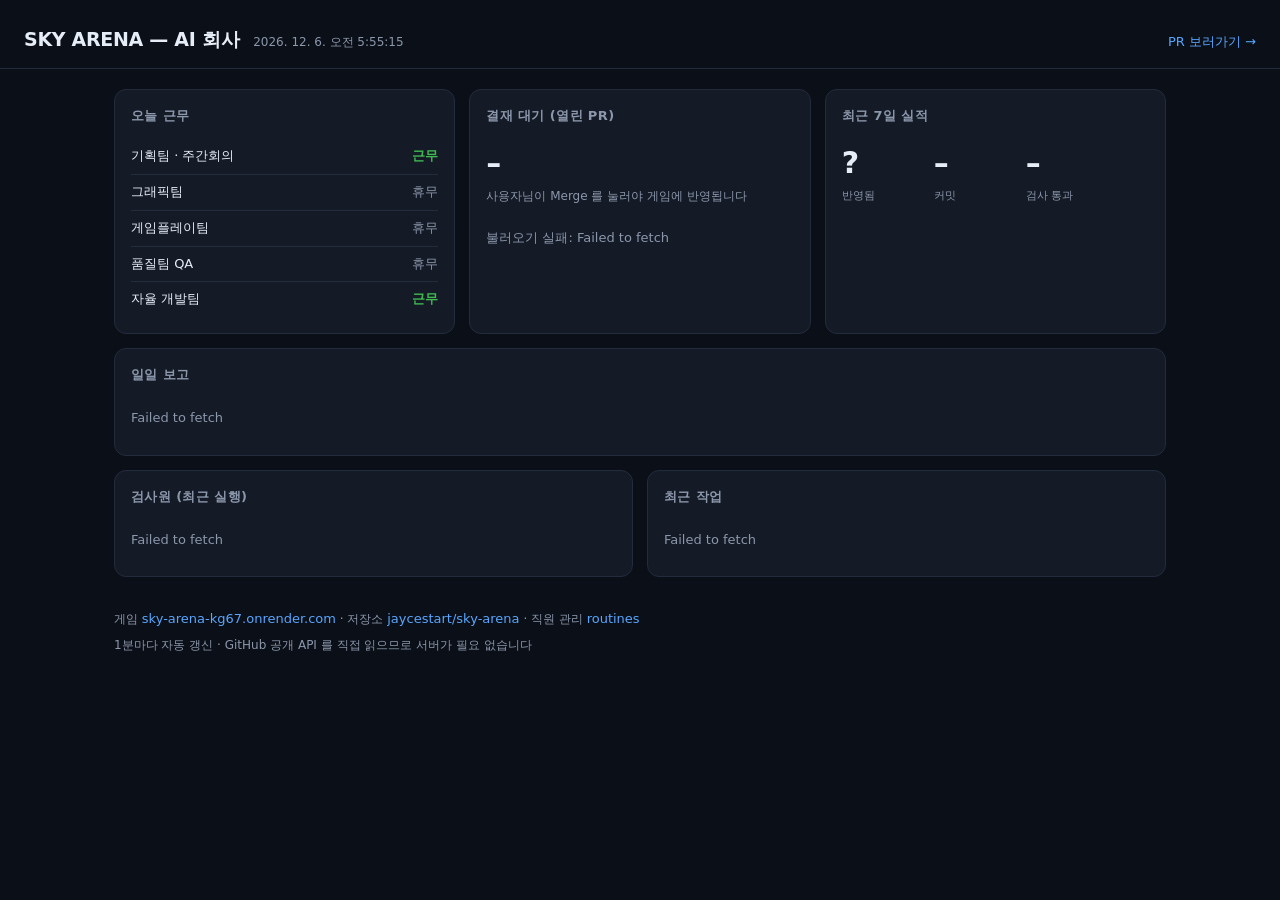
==== public/company.html @ 59c6936d "AI 회사 현황판 — 서버 없이 도는 대시보드 public/company.html 하나로 끝난다. GitHub 공개 API 를 브라우저에서 직접 읽으므로 백엔드도 토큰도 필요 없다" ====
<!doctype html>
<meta charset="utf-8">
<title>SKY ARENA — AI 회사</title>
<meta name="viewport" content="width=device-width,initial-scale=1">
<!--
  AI 회사 현황판. 서버가 필요 없다 — GitHub 공개 API 를 브라우저에서 직접
  읽는다. 이 저장소가 public 이라 토큰도 필요 없고, 따라서 여기에 비밀이
  들어갈 일이 없다(파일이 그대로 배포되므로 그게 중요하다).
-->
<style>
  :root {
    --bg:#0b0f17; --panel:#141a26; --line:#232c3d; --txt:#e6edf7;
    --dim:#8b97ab; --ok:#3fb950; --warn:#d29922; --bad:#f85149; --acc:#58a6ff;
  }
  * { box-sizing:border-box }
  body { margin:0; background:var(--bg); color:var(--txt);
         font:14px/1.6 "Malgun Gothic","Segoe UI",system-ui,sans-serif; }
  header { padding:20px 24px 14px; border-bottom:1px solid var(--line);
           display:flex; align-items:baseline; gap:14px; flex-wrap:wrap }
  h1 { margin:0; font-size:19px; letter-spacing:-.3px }
  .sub { color:var(--dim); font-size:12px }
  .wrap { padding:20px 24px; max-width:1100px; margin:0 auto }
  .grid { display:grid; gap:14px; grid-template-columns:repeat(auto-fit,minmax(280px,1fr)) }
  .card { background:var(--panel); border:1px solid var(--line); border-radius:12px; padding:16px }
  .card h2 { margin:0 0 12px; font-size:13px; color:var(--dim); font-weight:700;
             letter-spacing:.4px; text-transform:uppercase }
  .row { display:flex; gap:10px; align-items:flex-start; padding:8px 0;
         border-top:1px solid var(--line) }
  .row:first-of-type { border-top:0 }
  .dot { width:9px; height:9px; border-radius:50%; flex:0 0 auto; margin-top:7px }
  .t { flex:1; min-width:0 }
  .t a { color:var(--txt); text-decoration:none }
  .t a:hover { color:var(--acc); text-decoration:underline }
  .meta { color:var(--dim); font-size:12px }
  .big { font-size:30px; font-weight:800; letter-spacing:-1px }
  .stat { display:flex; gap:22px; flex-wrap:wrap }
  .stat div { min-width:70px }
  .stat .meta { font-size:11px }
  .team { display:flex; justify-content:space-between; padding:7px 0;
          border-top:1px solid var(--line); font-size:13px }
  .team:first-child { border-top:0 }
  .today { color:var(--ok); font-weight:700 }
  .off { color:var(--dim) }
  .empty { color:var(--dim); padding:10px 0; font-size:13px }
  a.btn { display:inline-block; margin-top:12px; color:var(--acc);
          text-decoration:none; font-size:13px }
  a.btn:hover { text-decoration:underline }
  footer { padding:0 24px 30px; color:var(--dim); font-size:12px; max-width:1100px; margin:0 auto }
</style>

<header>
  <h1>SKY ARENA — AI 회사</h1>
  <span class="sub" id="clock"></span>
  <span class="sub" style="margin-left:auto">
    <a class="btn" href="https://github.com/jaycestart/sky-arena/pulls" target="_blank">PR 보러가기 →</a>
  </span>
</header>

<div class="wrap">
  <div class="grid">
    <div class="card">
      <h2>오늘 근무</h2>
      <div id="teams"></div>
    </div>

    <div class="card">
      <h2>결재 대기 (열린 PR)</h2>
      <div class="big" id="prCount">–</div>
      <div class="meta">사용자님이 Merge 를 눌러야 게임에 반영됩니다</div>
      <div id="prs" style="margin-top:12px"></div>
    </div>

    <div class="card">
      <h2>최근 7일 실적</h2>
      <div class="stat">
        <div><div class="big" id="merged">–</div><div class="meta">반영됨</div></div>
        <div><div class="big" id="commits">–</div><div class="meta">커밋</div></div>
        <div><div class="big" id="ciOk">–</div><div class="meta">검사 통과</div></div>
      </div>
    </div>
  </div>

  <div class="grid" style="margin-top:14px">
    <div class="card" style="grid-column:1/-1">
      <h2>일일 보고</h2>
      <div id="reports"></div>
    </div>
  </div>

  <div class="grid" style="margin-top:14px">
    <div class="card">
      <h2>검사원 (최근 실행)</h2>
      <div id="runs"></div>
    </div>
    <div class="card">
      <h2>최근 작업</h2>
      <div id="commitList"></div>
    </div>
  </div>
</div>

<footer>
  게임 <a class="btn" href="https://sky-arena-kg67.onrender.com" target="_blank">sky-arena-kg67.onrender.com</a>
  · 저장소 <a class="btn" href="https://github.com/jaycestart/sky-arena" target="_blank">jaycestart/sky-arena</a>
  · 직원 관리 <a class="btn" href="https://claude.ai/code/routines" target="_blank">routines</a>
  <div style="margin-top:6px">1분마다 자동 갱신 · GitHub 공개 API 를 직접 읽으므로 서버가 필요 없습니다</div>
</footer>

<script>
const REPO = 'jaycestart/sky-arena';
const API = 'https://api.github.com/repos/' + REPO;

// 부서 근무표. cron 과 같은 값이다(요일: 0=일).
const TEAMS = [
  { name: '기획팀 · 주간회의', days: [0] },
  { name: '그래픽팀',          days: [1, 4] },
  { name: '게임플레이팀',      days: [2, 5] },
  { name: '품질팀 QA',         days: [3, 6] },
  { name: '자율 개발팀',       days: [0,1,2,3,4,5,6] },
];

const el = (id) => document.getElementById(id);
const esc = (s) => String(s).replace(/[&<>"]/g, (c) =>
  ({ '&':'&amp;', '<':'&lt;', '>':'&gt;', '"':'&quot;' }[c]));

function ago(iso) {
  const m = (Date.now() - new Date(iso)) / 60000;
  if (m < 60) return Math.max(1, Math.round(m)) + '분 전';
  if (m < 1440) return Math.round(m / 60) + '시간 전';
  return Math.round(m / 1440) + '일 전';
}

function row(color, html, meta) {
  return `<div class="row"><div class="dot" style="background:${color}"></div>
    <div class="t">${html}${meta ? `<div class="meta">${meta}</div>` : ''}</div></div>`;
}

async function get(path) {
  const r = await fetch(API + path, { headers: { Accept: 'application/vnd.github+json' } });
  if (!r.ok) throw new Error(path + ' → ' + r.status);
  return r.json();
}

function drawTeams() {
  const d = new Date().getDay();
  el('teams').innerHTML = TEAMS.map((t) => {
    const on = t.days.includes(d);
    return `<div class="team"><span>${t.name}</span>
      <span class="${on ? 'today' : 'off'}">${on ? '근무' : '휴무'}</span></div>`;
  }).join('');
}

async function load() {
  drawTeams();
  el('clock').textContent = new Date().toLocaleString('ko-KR');

  // ── 열린 PR ────────────────────────────────────────────────────
  try {
    const prs = await get('/pulls?state=open&per_page=20');
    el('prCount').textContent = prs.length;
    el('prs').innerHTML = prs.length ? prs.map((p) =>
      row('#58a6ff', `<a href="${p.html_url}" target="_blank">${esc(p.title)}</a>`,
          `${esc(p.head.ref)} · ${ago(p.created_at)}`)).join('')
      : '<div class="empty">열린 PR 이 없습니다</div>';
  } catch (e) { el('prs').innerHTML = `<div class="empty">불러오기 실패: ${esc(e.message)}</div>`; }

  // ── 최근 7일 ───────────────────────────────────────────────────
  const since = new Date(Date.now() - 7 * 864e5).toISOString();
  try {
    const closed = await get('/pulls?state=closed&per_page=100');
    el('merged').textContent = closed.filter((p) => p.merged_at && p.merged_at > since).length;
  } catch { el('merged').textContent = '?'; }
  try {
    const cs = await get('/commits?since=' + since + '&per_page=100');
    el('commits').textContent = cs.length;
    el('commitList').innerHTML = cs.length ? cs.slice(0, 8).map((c) =>
      row('#8b97ab',
          `<a href="${c.html_url}" target="_blank">${esc(c.commit.message.split('\n')[0])}</a>`,
          ago(c.commit.author.date))).join('')
      : '<div class="empty">최근 7일 커밋이 없습니다</div>';
  } catch (e) { el('commitList').innerHTML = `<div class="empty">${esc(e.message)}</div>`; }

  // ── 검사원 ─────────────────────────────────────────────────────
  try {
    const runs = (await get('/actions/runs?per_page=8')).workflow_runs || [];
    el('ciOk').textContent = runs.filter((r) => r.conclusion === 'success').length
                             + '/' + runs.length;
    el('runs').innerHTML = runs.length ? runs.map((r) => {
      const c = r.conclusion === 'success' ? '#3fb950'
              : r.conclusion === 'failure' ? '#f85149' : '#d29922';
      return row(c, `<a href="${r.html_url}" target="_blank">${esc(r.name)}</a>`,
                 `${esc(r.head_branch)} · ${ago(r.created_at)}`);
    }).join('') : '<div class="empty">실행 기록이 없습니다</div>';
  } catch (e) { el('runs').innerHTML = `<div class="empty">${esc(e.message)}</div>`; }

  // ── 일일 보고 (비서가 이슈로 올린다) ────────────────────────────
  try {
    const iss = await get('/issues?labels=daily-report&state=all&per_page=7');
    el('reports').innerHTML = iss.length ? iss.map((i) =>
      row('#3fb950', `<a href="${i.html_url}" target="_blank">${esc(i.title)}</a>`,
          ago(i.created_at))).join('')
      : '<div class="empty">아직 보고서가 없습니다. 매일 저녁 비서가 올립니다.</div>';
  } catch (e) { el('reports').innerHTML = `<div class="empty">${esc(e.message)}</div>`; }
}

load();
setInterval(load, 60000);
</script>
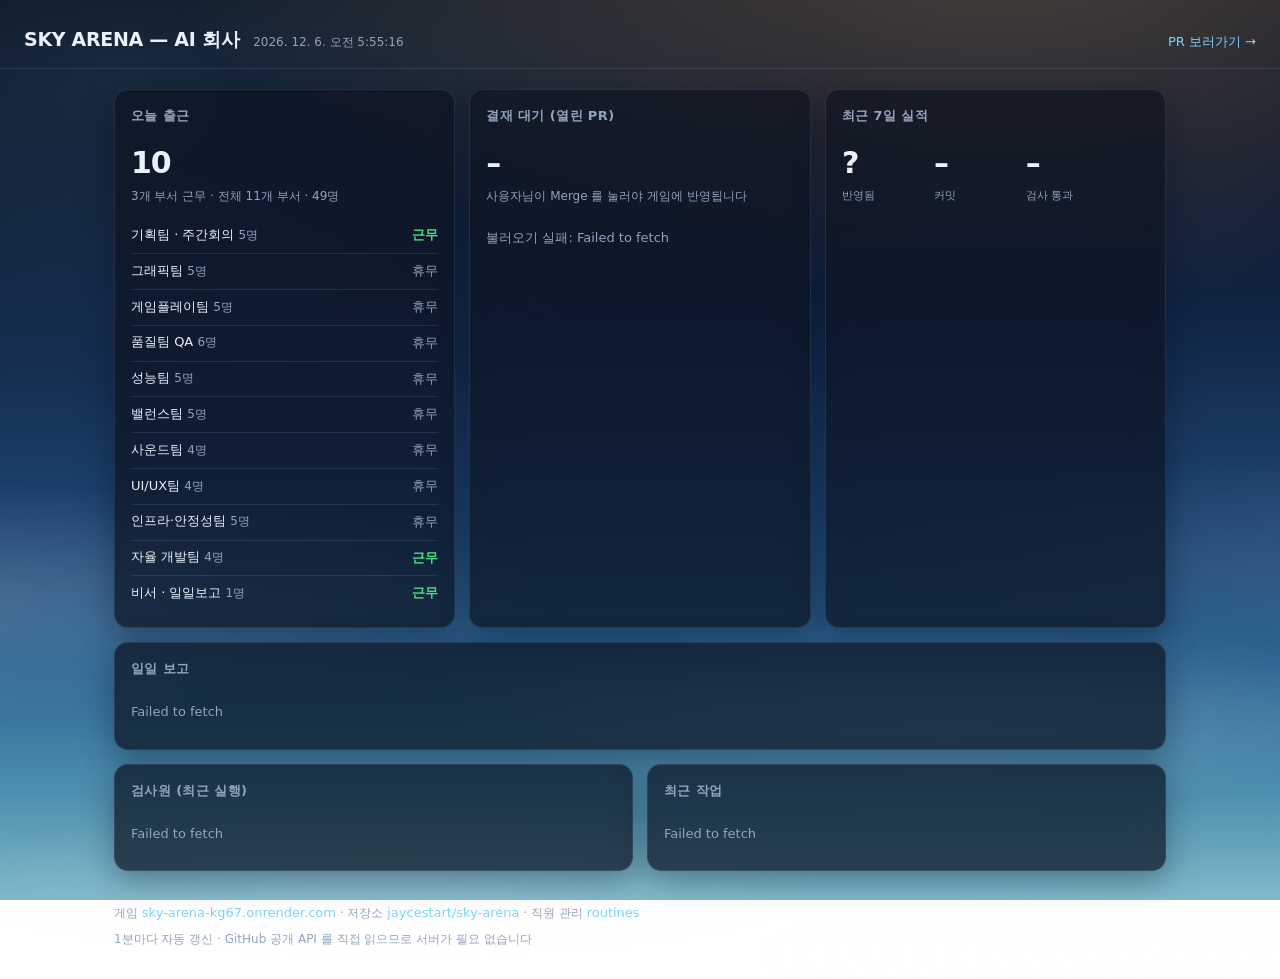
==== commit 2c088ac2: "기체 2배 확대 — 내 기체는 그대로, 적기만 커 보이게 사용자 요구: 비행기를 많이 키우고 더 멀리서 봐서, 상대는 커 보이고 내 비행기는 비슷해 보이게.  기체를 K배 키우고 " ====
--- a/public/company.html
+++ b/public/company.html
@@ -9,19 +9,57 @@
 -->
 <style>
   :root {
-    --bg:#0b0f17; --panel:#141a26; --line:#232c3d; --txt:#e6edf7;
-    --dim:#8b97ab; --ok:#3fb950; --warn:#d29922; --bad:#f85149; --acc:#58a6ff;
+    --panel:rgba(14,20,32,.72); --line:rgba(120,150,200,.18); --txt:#eaf1fb;
+    --dim:#93a3bd; --ok:#4ade80; --warn:#fbbf24; --bad:#fb7185; --acc:#7dd3fc;
   }
   * { box-sizing:border-box }
-  body { margin:0; background:var(--bg); color:var(--txt);
-         font:14px/1.6 "Malgun Gothic","Segoe UI",system-ui,sans-serif; }
+  /* 배경 — 게임과 같은 하늘. 고도에 따른 대기 그라데이션 위에 구름층을
+     얹고, 아주 느리게 흘려 '비행 중'인 느낌을 준다. 이미지 파일은 쓰지
+     않는다(이 프로젝트 규칙) — 전부 CSS 그라데이션이다. */
+  body {
+    margin:0; color:var(--txt); min-height:100vh;
+    font:14px/1.6 "Malgun Gothic","Segoe UI",system-ui,sans-serif;
+    background:
+      radial-gradient(120% 80% at 78% -10%, rgba(255,214,170,.30), transparent 55%),
+      radial-gradient(90% 60% at 10% 8%, rgba(125,211,252,.14), transparent 60%),
+      linear-gradient(180deg,
+        #050a16 0%, #0a1428 18%, #12294a 38%,
+        #1d4470 58%, #2d6591 74%, #4d8fae 88%, #7fb8c9 100%);
+    background-attachment:fixed;
+  }
+  /* 구름층 두 장이 서로 다른 속도로 흐른다 */
+  body::before, body::after {
+    content:''; position:fixed; inset:-20% -50%; pointer-events:none; z-index:0;
+  }
+  body::before {
+    background:
+      radial-gradient(38% 14% at 20% 62%, rgba(255,255,255,.16), transparent 70%),
+      radial-gradient(30% 11% at 62% 71%, rgba(255,255,255,.13), transparent 70%),
+      radial-gradient(44% 13% at 88% 58%, rgba(255,255,255,.10), transparent 70%);
+    animation:drift 180s linear infinite;
+  }
+  body::after {
+    background:
+      radial-gradient(26% 9% at 40% 84%, rgba(255,255,255,.10), transparent 70%),
+      radial-gradient(34% 10% at 78% 90%, rgba(255,255,255,.08), transparent 70%);
+    animation:drift 320s linear infinite reverse;
+  }
+  @keyframes drift { from { transform:translateX(-6%) } to { transform:translateX(6%) } }
+  @media (prefers-reduced-motion:reduce) {
+    body::before, body::after { animation:none }
+  }
+  header, .wrap, footer { position:relative; z-index:1 }
   header { padding:20px 24px 14px; border-bottom:1px solid var(--line);
            display:flex; align-items:baseline; gap:14px; flex-wrap:wrap }
   h1 { margin:0; font-size:19px; letter-spacing:-.3px }
   .sub { color:var(--dim); font-size:12px }
   .wrap { padding:20px 24px; max-width:1100px; margin:0 auto }
   .grid { display:grid; gap:14px; grid-template-columns:repeat(auto-fit,minmax(280px,1fr)) }
-  .card { background:var(--panel); border:1px solid var(--line); border-radius:12px; padding:16px }
+  /* 하늘 위에 뜬 유리판. 배경이 비쳐야 '하늘 위 회사'로 읽힌다. */
+  .card { background:var(--panel); border:1px solid var(--line); border-radius:14px;
+          padding:16px; backdrop-filter:blur(14px) saturate(1.2);
+          -webkit-backdrop-filter:blur(14px) saturate(1.2);
+          box-shadow:0 8px 32px rgba(0,10,30,.35) }
   .card h2 { margin:0 0 12px; font-size:13px; color:var(--dim); font-weight:700;
              letter-spacing:.4px; text-transform:uppercase }
   .row { display:flex; gap:10px; align-items:flex-start; padding:8px 0;
@@ -59,8 +97,10 @@
 <div class="wrap">
   <div class="grid">
     <div class="card">
-      <h2>오늘 근무</h2>
-      <div id="teams"></div>
+      <h2>오늘 출근</h2>
+      <div class="big" id="headcount">–</div>
+      <div class="meta"><span id="headTeams">–</span> · <span id="headTotal">–</span></div>
+      <div style="margin-top:12px" id="teams"></div>
     </div>
 
     <div class="card">
@@ -112,11 +152,17 @@
 
 // 부서 근무표. cron 과 같은 값이다(요일: 0=일).
 const TEAMS = [
-  { name: '기획팀 · 주간회의', days: [0] },
-  { name: '그래픽팀',          days: [1, 4] },
-  { name: '게임플레이팀',      days: [2, 5] },
-  { name: '품질팀 QA',         days: [3, 6] },
-  { name: '자율 개발팀',       days: [0,1,2,3,4,5,6] },
+  { name: '기획팀 · 주간회의', days: [0],    staff: 5 },
+  { name: '그래픽팀',          days: [1, 4], staff: 5 },
+  { name: '게임플레이팀',      days: [2, 5], staff: 5 },
+  { name: '품질팀 QA',         days: [3, 6], staff: 6 },
+  { name: '성능팀',            days: [1, 5], staff: 5 },
+  { name: '밸런스팀',          days: [2, 6], staff: 5 },
+  { name: '사운드팀',          days: [4],    staff: 4 },
+  { name: 'UI/UX팀',           days: [3],    staff: 4 },
+  { name: '인프라·안정성팀',   days: [1, 4], staff: 5 },
+  { name: '자율 개발팀',       days: [0,1,2,3,4,5,6], staff: 4 },
+  { name: '비서 · 일일보고',   days: [0,1,2,3,4,5,6], staff: 1 },
 ];
 
 const el = (id) => document.getElementById(id);
@@ -143,10 +189,18 @@
 
 function drawTeams() {
   const d = new Date().getDay();
+  const on = TEAMS.filter((t) => t.days.includes(d));
+  const head = document.getElementById('headcount');
+  if (head) {
+    head.textContent = on.reduce((a, t) => a + t.staff, 0);
+    document.getElementById('headTeams').textContent = on.length + '개 부서 근무';
+    document.getElementById('headTotal').textContent =
+      '전체 ' + TEAMS.length + '개 부서 · ' + TEAMS.reduce((a, t) => a + t.staff, 0) + '명';
+  }
   el('teams').innerHTML = TEAMS.map((t) => {
-    const on = t.days.includes(d);
-    return `<div class="team"><span>${t.name}</span>
-      <span class="${on ? 'today' : 'off'}">${on ? '근무' : '휴무'}</span></div>`;
+    const w = t.days.includes(d);
+    return `<div class="team"><span>${t.name} <span class="meta">${t.staff}명</span></span>
+      <span class="${w ? 'today' : 'off'}">${w ? '근무' : '휴무'}</span></div>`;
   }).join('');
 }
 
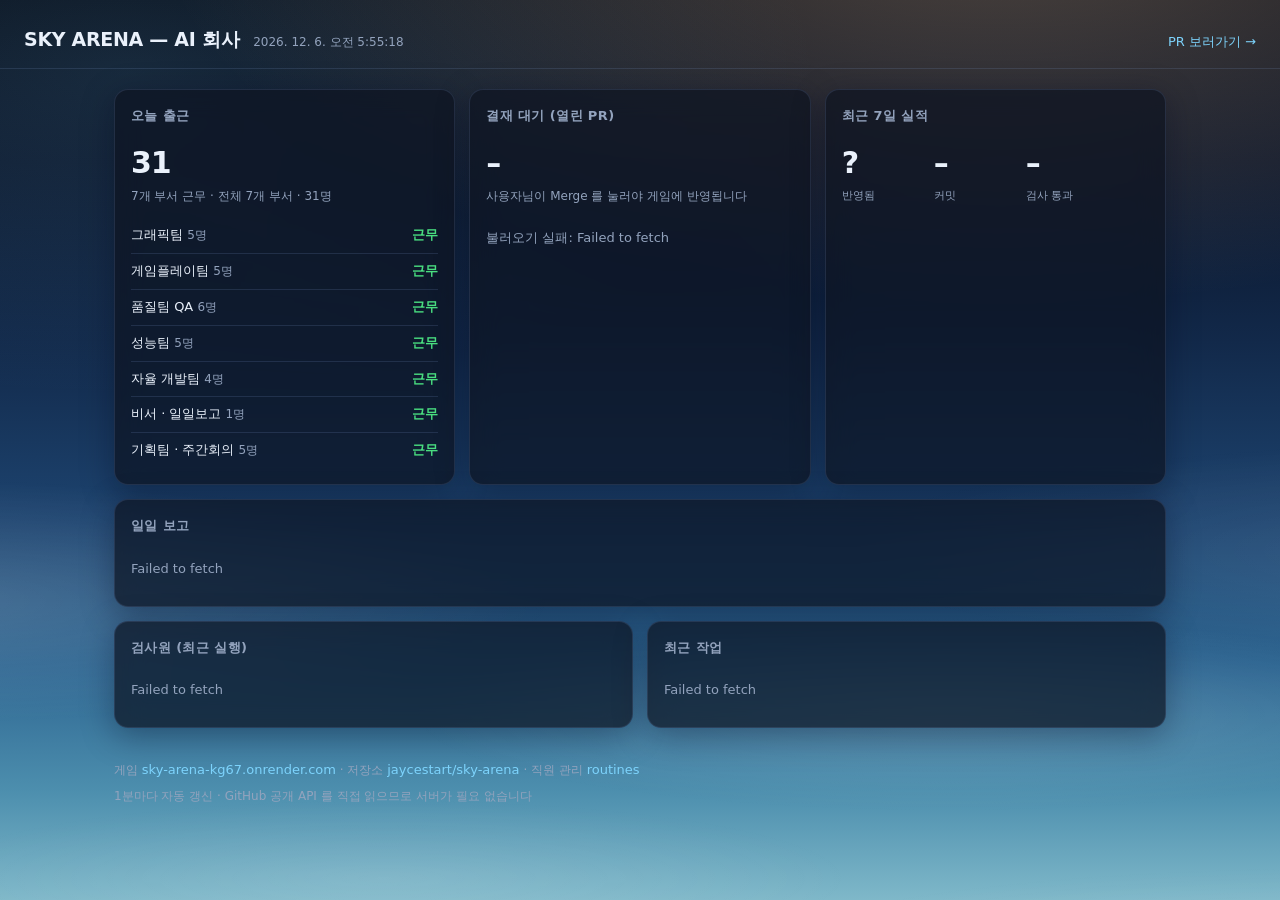
==== commit 782488d0: "휴무 폐지 — 전 부서 매일 근무 요일을 나눈 이유는 같은 파일을 동시에 고쳐 충돌하는 것을 막기 위해서였다. 그런데 부서별 담당 영역이 이미 갈려 있다(그래픽=gfx/scene/" ====
--- a/public/company.html
+++ b/public/company.html
@@ -151,18 +151,18 @@
 const API = 'https://api.github.com/repos/' + REPO;
 
 // 부서 근무표. cron 과 같은 값이다(요일: 0=일).
+// 근무표. 휴무를 없앴다 — 요일을 나눈 건 파일 충돌 때문이었는데,
+// 부서별 담당 영역이 이미 갈려 있어서 같은 날 돌아도 부딪히지 않는다.
+// 대신 시각을 20분씩 어긋내 한꺼번에 몰리지 않게 했다.
+const EVERYDAY = [0,1,2,3,4,5,6];
 const TEAMS = [
-  { name: '기획팀 · 주간회의', days: [0],    staff: 5 },
-  { name: '그래픽팀',          days: [1, 4], staff: 5 },
-  { name: '게임플레이팀',      days: [2, 5], staff: 5 },
-  { name: '품질팀 QA',         days: [3, 6], staff: 6 },
-  { name: '성능팀',            days: [1, 5], staff: 5 },
-  { name: '밸런스팀',          days: [2, 6], staff: 5 },
-  { name: '사운드팀',          days: [4],    staff: 4 },
-  { name: 'UI/UX팀',           days: [3],    staff: 4 },
-  { name: '인프라·안정성팀',   days: [1, 4], staff: 5 },
-  { name: '자율 개발팀',       days: [0,1,2,3,4,5,6], staff: 4 },
-  { name: '비서 · 일일보고',   days: [0,1,2,3,4,5,6], staff: 1 },
+  { name: '그래픽팀',          days: EVERYDAY, staff: 5 },
+  { name: '게임플레이팀',      days: EVERYDAY, staff: 5 },
+  { name: '품질팀 QA',         days: EVERYDAY, staff: 6 },
+  { name: '성능팀',            days: EVERYDAY, staff: 5 },
+  { name: '자율 개발팀',       days: EVERYDAY, staff: 4 },
+  { name: '비서 · 일일보고',   days: EVERYDAY, staff: 1 },
+  { name: '기획팀 · 주간회의', days: [0],      staff: 5 },
 ];
 
 const el = (id) => document.getElementById(id);
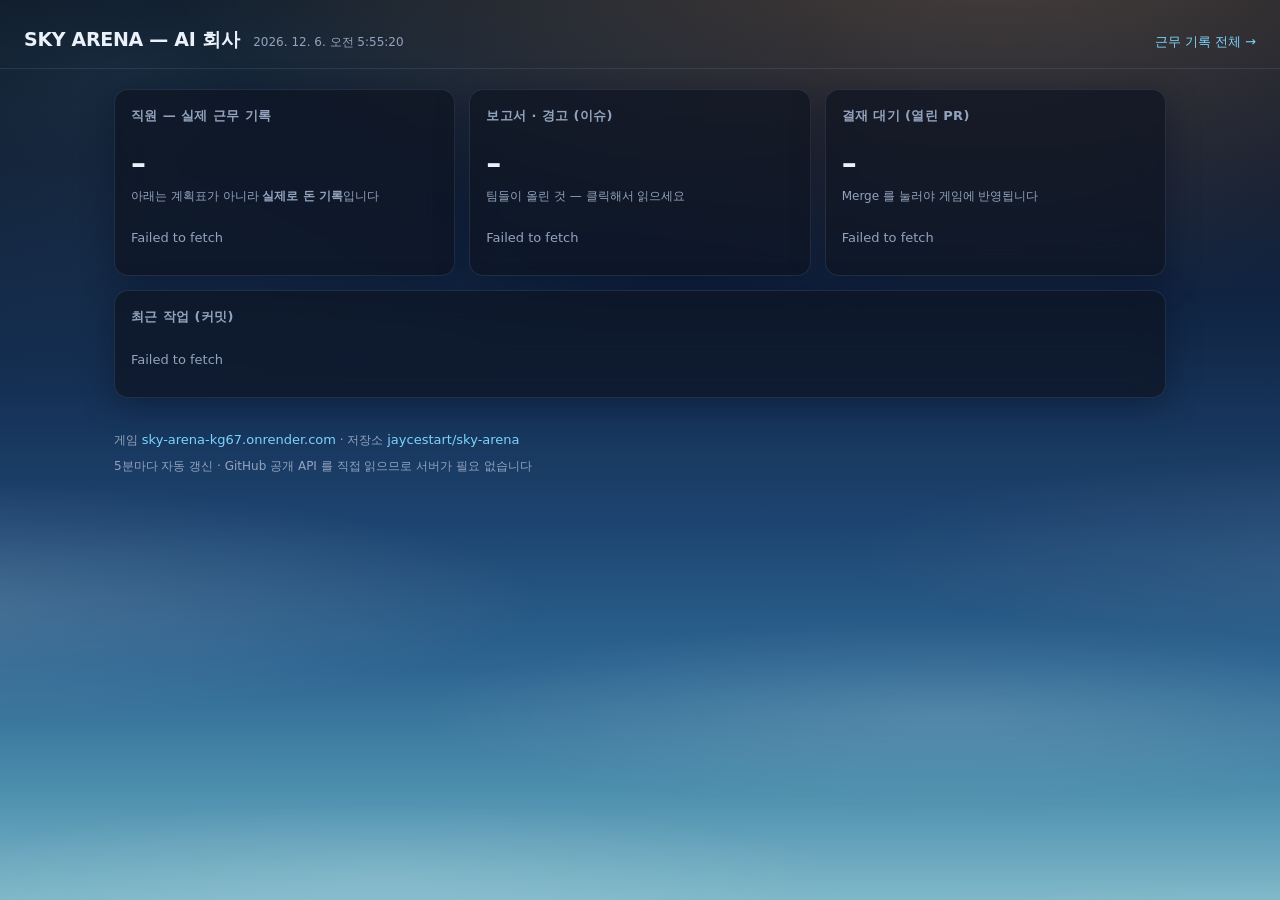
==== commit c9568623: "AI 회사 확장 — 팀 4개 추가, 전부 검증된 자리에 측정원 한 명이 실제로 산출물을 내는 것을 확인했으므로(사용자가 Summary 화면을 직접 확인), 같은 패턴으로 팀을 늘린" ====
--- a/public/company.html
+++ b/public/company.html
@@ -3,9 +3,12 @@
 <title>SKY ARENA — AI 회사</title>
 <meta name="viewport" content="width=device-width,initial-scale=1">
 <!--
-  AI 회사 현황판. 서버가 필요 없다 — GitHub 공개 API 를 브라우저에서 직접
-  읽는다. 이 저장소가 public 이라 토큰도 필요 없고, 따라서 여기에 비밀이
-  들어갈 일이 없다(파일이 그대로 배포되므로 그게 중요하다).
+  AI 회사 현황판 v2. 지난 판의 실수를 고쳤다: 근무표(계획)를 보여주면서
+  실제로는 아무도 일하지 않는데 "26명 근무" 라고 표시했다. 이번엔
+  **GitHub 에서 실제 실행 기록을 읽어서만** 그린다 — 여기 보이는 팀은
+  전부 진짜로 돌았고, 결과(초록/빨강)도 진짜다.
+  서버 불필요: 공개 저장소라 GitHub API 를 브라우저가 직접 읽는다.
+  비로그인 API 는 시간당 60회 제한이라 5분마다만 갱신한다(회당 4요청).
 -->
 <style>
   :root {
@@ -13,21 +16,16 @@
     --dim:#93a3bd; --ok:#4ade80; --warn:#fbbf24; --bad:#fb7185; --acc:#7dd3fc;
   }
   * { box-sizing:border-box }
-  /* 배경 — 게임과 같은 하늘. 고도에 따른 대기 그라데이션 위에 구름층을
-     얹고, 아주 느리게 흘려 '비행 중'인 느낌을 준다. 이미지 파일은 쓰지
-     않는다(이 프로젝트 규칙) — 전부 CSS 그라데이션이다. */
   body {
     margin:0; color:var(--txt); min-height:100vh;
     font:14px/1.6 "Malgun Gothic","Segoe UI",system-ui,sans-serif;
     background:
       radial-gradient(120% 80% at 78% -10%, rgba(255,214,170,.30), transparent 55%),
       radial-gradient(90% 60% at 10% 8%, rgba(125,211,252,.14), transparent 60%),
-      linear-gradient(180deg,
-        #050a16 0%, #0a1428 18%, #12294a 38%,
-        #1d4470 58%, #2d6591 74%, #4d8fae 88%, #7fb8c9 100%);
+      linear-gradient(180deg,#050a16 0%,#0a1428 18%,#12294a 38%,
+        #1d4470 58%,#2d6591 74%,#4d8fae 88%,#7fb8c9 100%);
     background-attachment:fixed;
   }
-  /* 구름층 두 장이 서로 다른 속도로 흐른다 */
   body::before, body::after {
     content:''; position:fixed; inset:-20% -50%; pointer-events:none; z-index:0;
   }
@@ -45,17 +43,14 @@
     animation:drift 320s linear infinite reverse;
   }
   @keyframes drift { from { transform:translateX(-6%) } to { transform:translateX(6%) } }
-  @media (prefers-reduced-motion:reduce) {
-    body::before, body::after { animation:none }
-  }
+  @media (prefers-reduced-motion:reduce) { body::before, body::after { animation:none } }
   header, .wrap, footer { position:relative; z-index:1 }
   header { padding:20px 24px 14px; border-bottom:1px solid var(--line);
            display:flex; align-items:baseline; gap:14px; flex-wrap:wrap }
   h1 { margin:0; font-size:19px; letter-spacing:-.3px }
   .sub { color:var(--dim); font-size:12px }
   .wrap { padding:20px 24px; max-width:1100px; margin:0 auto }
-  .grid { display:grid; gap:14px; grid-template-columns:repeat(auto-fit,minmax(280px,1fr)) }
-  /* 하늘 위에 뜬 유리판. 배경이 비쳐야 '하늘 위 회사'로 읽힌다. */
+  .grid { display:grid; gap:14px; grid-template-columns:repeat(auto-fit,minmax(300px,1fr)) }
   .card { background:var(--panel); border:1px solid var(--line); border-radius:14px;
           padding:16px; backdrop-filter:blur(14px) saturate(1.2);
           -webkit-backdrop-filter:blur(14px) saturate(1.2);
@@ -71,14 +66,6 @@
   .t a:hover { color:var(--acc); text-decoration:underline }
   .meta { color:var(--dim); font-size:12px }
   .big { font-size:30px; font-weight:800; letter-spacing:-1px }
-  .stat { display:flex; gap:22px; flex-wrap:wrap }
-  .stat div { min-width:70px }
-  .stat .meta { font-size:11px }
-  .team { display:flex; justify-content:space-between; padding:7px 0;
-          border-top:1px solid var(--line); font-size:13px }
-  .team:first-child { border-top:0 }
-  .today { color:var(--ok); font-weight:700 }
-  .off { color:var(--dim) }
   .empty { color:var(--dim); padding:10px 0; font-size:13px }
   a.btn { display:inline-block; margin-top:12px; color:var(--acc);
           text-decoration:none; font-size:13px }
@@ -90,51 +77,38 @@
   <h1>SKY ARENA — AI 회사</h1>
   <span class="sub" id="clock"></span>
   <span class="sub" style="margin-left:auto">
-    <a class="btn" href="https://github.com/jaycestart/sky-arena/pulls" target="_blank">PR 보러가기 →</a>
+    <a class="btn" href="https://github.com/jaycestart/sky-arena/actions" target="_blank">근무 기록 전체 →</a>
   </span>
 </header>
 
 <div class="wrap">
   <div class="grid">
     <div class="card">
-      <h2>오늘 출근</h2>
-      <div class="big" id="headcount">–</div>
-      <div class="meta"><span id="headTeams">–</span> · <span id="headTotal">–</span></div>
-      <div style="margin-top:12px" id="teams"></div>
+      <h2>직원 — 실제 근무 기록</h2>
+      <div class="big" id="staffCount">–</div>
+      <div class="meta">아래는 계획표가 아니라 <b>실제로 돈 기록</b>입니다</div>
+      <div style="margin-top:12px" id="staff"></div>
+    </div>
+
+    <div class="card">
+      <h2>보고서 · 경고 (이슈)</h2>
+      <div class="big" id="issueCount">–</div>
+      <div class="meta">팀들이 올린 것 — 클릭해서 읽으세요</div>
+      <div style="margin-top:12px" id="issues"></div>
     </div>
 
     <div class="card">
       <h2>결재 대기 (열린 PR)</h2>
       <div class="big" id="prCount">–</div>
-      <div class="meta">사용자님이 Merge 를 눌러야 게임에 반영됩니다</div>
-      <div id="prs" style="margin-top:12px"></div>
-    </div>
-
-    <div class="card">
-      <h2>최근 7일 실적</h2>
-      <div class="stat">
-        <div><div class="big" id="merged">–</div><div class="meta">반영됨</div></div>
-        <div><div class="big" id="commits">–</div><div class="meta">커밋</div></div>
-        <div><div class="big" id="ciOk">–</div><div class="meta">검사 통과</div></div>
-      </div>
+      <div class="meta">Merge 를 눌러야 게임에 반영됩니다</div>
+      <div style="margin-top:12px" id="prs"></div>
     </div>
   </div>
 
   <div class="grid" style="margin-top:14px">
     <div class="card" style="grid-column:1/-1">
-      <h2>일일 보고</h2>
-      <div id="reports"></div>
-    </div>
-  </div>
-
-  <div class="grid" style="margin-top:14px">
-    <div class="card">
-      <h2>검사원 (최근 실행)</h2>
-      <div id="runs"></div>
-    </div>
-    <div class="card">
-      <h2>최근 작업</h2>
-      <div id="commitList"></div>
+      <h2>최근 작업 (커밋)</h2>
+      <div id="commits"></div>
     </div>
   </div>
 </div>
@@ -142,29 +116,11 @@
 <footer>
   게임 <a class="btn" href="https://sky-arena-kg67.onrender.com" target="_blank">sky-arena-kg67.onrender.com</a>
   · 저장소 <a class="btn" href="https://github.com/jaycestart/sky-arena" target="_blank">jaycestart/sky-arena</a>
-  · 직원 관리 <a class="btn" href="https://claude.ai/code/routines" target="_blank">routines</a>
-  <div style="margin-top:6px">1분마다 자동 갱신 · GitHub 공개 API 를 직접 읽으므로 서버가 필요 없습니다</div>
+  <div style="margin-top:6px">5분마다 자동 갱신 · GitHub 공개 API 를 직접 읽으므로 서버가 필요 없습니다</div>
 </footer>
 
 <script>
-const REPO = 'jaycestart/sky-arena';
-const API = 'https://api.github.com/repos/' + REPO;
-
-// 부서 근무표. cron 과 같은 값이다(요일: 0=일).
-// 근무표. 휴무를 없앴다 — 요일을 나눈 건 파일 충돌 때문이었는데,
-// 부서별 담당 영역이 이미 갈려 있어서 같은 날 돌아도 부딪히지 않는다.
-// 대신 시각을 20분씩 어긋내 한꺼번에 몰리지 않게 했다.
-const EVERYDAY = [0,1,2,3,4,5,6];
-const TEAMS = [
-  { name: '그래픽팀',          days: EVERYDAY, staff: 5 },
-  { name: '게임플레이팀',      days: EVERYDAY, staff: 5 },
-  { name: '품질팀 QA',         days: EVERYDAY, staff: 6 },
-  { name: '성능팀',            days: EVERYDAY, staff: 5 },
-  { name: '자율 개발팀',       days: EVERYDAY, staff: 4 },
-  { name: '비서 · 일일보고',   days: EVERYDAY, staff: 1 },
-  { name: '기획팀 · 주간회의', days: [0],      staff: 5 },
-];
-
+const API = 'https://api.github.com/repos/jaycestart/sky-arena';
 const el = (id) => document.getElementById(id);
 const esc = (s) => String(s).replace(/[&<>"]/g, (c) =>
   ({ '&':'&amp;', '<':'&lt;', '>':'&gt;', '"':'&quot;' }[c]));
@@ -175,88 +131,81 @@
   if (m < 1440) return Math.round(m / 60) + '시간 전';
   return Math.round(m / 1440) + '일 전';
 }
-
 function row(color, html, meta) {
   return `<div class="row"><div class="dot" style="background:${color}"></div>
     <div class="t">${html}${meta ? `<div class="meta">${meta}</div>` : ''}</div></div>`;
 }
-
 async function get(path) {
   const r = await fetch(API + path, { headers: { Accept: 'application/vnd.github+json' } });
-  if (!r.ok) throw new Error(path + ' → ' + r.status);
+  if (!r.ok) throw new Error('GitHub ' + r.status);
   return r.json();
 }
 
-function drawTeams() {
-  const d = new Date().getDay();
-  const on = TEAMS.filter((t) => t.days.includes(d));
-  const head = document.getElementById('headcount');
-  if (head) {
-    head.textContent = on.reduce((a, t) => a + t.staff, 0);
-    document.getElementById('headTeams').textContent = on.length + '개 부서 근무';
-    document.getElementById('headTotal').textContent =
-      '전체 ' + TEAMS.length + '개 부서 · ' + TEAMS.reduce((a, t) => a + t.staff, 0) + '명';
-  }
-  el('teams').innerHTML = TEAMS.map((t) => {
-    const w = t.days.includes(d);
-    return `<div class="team"><span>${t.name} <span class="meta">${t.staff}명</span></span>
-      <span class="${w ? 'today' : 'off'}">${w ? '근무' : '휴무'}</span></div>`;
-  }).join('');
-}
+// 워크플로 이름 → 사람이 읽는 직함. 여기 없는 이름이 나와도 그대로 보여준다.
+const TITLES = {
+  '검증': '검사원 3명 (문법·정합성·봇 전투)',
+  '측정원': '측정원 (매 커밋 + 매일 21:00)',
+  '버그 사냥꾼': '버그 사냥꾼 (극단 상황, 매일 21:10)',
+  '밸런스 검사원': '밸런스 검사원 (매일 21:15)',
+  '성능 감시원': '성능 감시원 (매일 21:20)',
+  '비서': '비서 (일일보고, 매일 21:40)',
+  'keep-alive': null,      // 인프라 — 직원 목록에서 뺀다
+  '일일보고': null,        // 철거된 옛 워크플로 잔재
+};
 
 async function load() {
-  drawTeams();
   el('clock').textContent = new Date().toLocaleString('ko-KR');
 
-  // ── 열린 PR ────────────────────────────────────────────────────
-  try {
-    const prs = await get('/pulls?state=open&per_page=20');
+  // 실제 실행 기록에서 직원 목록을 만든다 (요청 1회)
+  try {
+    const runs = (await get('/actions/runs?per_page=40')).workflow_runs || [];
+    const latest = new Map();
+    for (const r of runs) if (!latest.has(r.name)) latest.set(r.name, r);
+    const staff = [...latest.values()]
+      .filter((r) => TITLES[r.name] !== null)
+      .sort((a, b) => (b.created_at > a.created_at ? 1 : -1));
+    el('staffCount').textContent = staff.length + '팀';
+    el('staff').innerHTML = staff.length ? staff.map((r) => {
+      const c = r.status !== 'completed' ? '#fbbf24'
+              : r.conclusion === 'success' ? '#4ade80' : '#fb7185';
+      const state = r.status !== 'completed' ? '근무 중'
+                  : r.conclusion === 'success' ? '정상' : '실패';
+      return row(c, `<a href="${r.html_url}" target="_blank">${esc(TITLES[r.name] || r.name)}</a>`,
+                 `${state} · ${ago(r.created_at)}`);
+    }).join('') : '<div class="empty">아직 실행 기록이 없습니다</div>';
+  } catch (e) { el('staff').innerHTML = `<div class="empty">${esc(e.message)}</div>`; }
+
+  // 이슈 = 보고서·경고 (요청 1회)
+  try {
+    const iss = (await get('/issues?state=open&per_page=15'))
+      .filter((i) => !i.pull_request);
+    el('issueCount').textContent = iss.length;
+    el('issues').innerHTML = iss.length ? iss.map((i) => {
+      const lb = (i.labels || []).map((l) => l.name);
+      const c = lb.includes('bughunt') ? '#fb7185'
+              : lb.includes('perf') || lb.includes('balance') ? '#fbbf24' : '#4ade80';
+      return row(c, `<a href="${i.html_url}" target="_blank">${esc(i.title)}</a>`, ago(i.created_at));
+    }).join('') : '<div class="empty">열린 보고서가 없습니다. 매일 21:40 비서가 올립니다.</div>';
+  } catch (e) { el('issues').innerHTML = `<div class="empty">${esc(e.message)}</div>`; }
+
+  // 열린 PR (요청 1회)
+  try {
+    const prs = await get('/pulls?state=open&per_page=10');
     el('prCount').textContent = prs.length;
     el('prs').innerHTML = prs.length ? prs.map((p) =>
-      row('#58a6ff', `<a href="${p.html_url}" target="_blank">${esc(p.title)}</a>`,
-          `${esc(p.head.ref)} · ${ago(p.created_at)}`)).join('')
-      : '<div class="empty">열린 PR 이 없습니다</div>';
-  } catch (e) { el('prs').innerHTML = `<div class="empty">불러오기 실패: ${esc(e.message)}</div>`; }
-
-  // ── 최근 7일 ───────────────────────────────────────────────────
-  const since = new Date(Date.now() - 7 * 864e5).toISOString();
-  try {
-    const closed = await get('/pulls?state=closed&per_page=100');
-    el('merged').textContent = closed.filter((p) => p.merged_at && p.merged_at > since).length;
-  } catch { el('merged').textContent = '?'; }
-  try {
-    const cs = await get('/commits?since=' + since + '&per_page=100');
-    el('commits').textContent = cs.length;
-    el('commitList').innerHTML = cs.length ? cs.slice(0, 8).map((c) =>
-      row('#8b97ab',
-          `<a href="${c.html_url}" target="_blank">${esc(c.commit.message.split('\n')[0])}</a>`,
-          ago(c.commit.author.date))).join('')
-      : '<div class="empty">최근 7일 커밋이 없습니다</div>';
-  } catch (e) { el('commitList').innerHTML = `<div class="empty">${esc(e.message)}</div>`; }
-
-  // ── 검사원 ─────────────────────────────────────────────────────
-  try {
-    const runs = (await get('/actions/runs?per_page=8')).workflow_runs || [];
-    el('ciOk').textContent = runs.filter((r) => r.conclusion === 'success').length
-                             + '/' + runs.length;
-    el('runs').innerHTML = runs.length ? runs.map((r) => {
-      const c = r.conclusion === 'success' ? '#3fb950'
-              : r.conclusion === 'failure' ? '#f85149' : '#d29922';
-      return row(c, `<a href="${r.html_url}" target="_blank">${esc(r.name)}</a>`,
-                 `${esc(r.head_branch)} · ${ago(r.created_at)}`);
-    }).join('') : '<div class="empty">실행 기록이 없습니다</div>';
-  } catch (e) { el('runs').innerHTML = `<div class="empty">${esc(e.message)}</div>`; }
-
-  // ── 일일 보고 (비서가 이슈로 올린다) ────────────────────────────
-  try {
-    const iss = await get('/issues?labels=daily-report&state=all&per_page=7');
-    el('reports').innerHTML = iss.length ? iss.map((i) =>
-      row('#3fb950', `<a href="${i.html_url}" target="_blank">${esc(i.title)}</a>`,
-          ago(i.created_at))).join('')
-      : '<div class="empty">아직 보고서가 없습니다. 매일 저녁 비서가 올립니다.</div>';
-  } catch (e) { el('reports').innerHTML = `<div class="empty">${esc(e.message)}</div>`; }
+      row('#7dd3fc', `<a href="${p.html_url}" target="_blank">${esc(p.title)}</a>`, ago(p.created_at)))
+      .join('') : '<div class="empty">없습니다</div>';
+  } catch (e) { el('prs').innerHTML = `<div class="empty">${esc(e.message)}</div>`; }
+
+  // 최근 커밋 (요청 1회)
+  try {
+    const cs = await get('/commits?per_page=8');
+    el('commits').innerHTML = cs.map((c) =>
+      row('#93a3bd', `<a href="${c.html_url}" target="_blank">${esc(c.commit.message.split('\n')[0])}</a>`,
+          ago(c.commit.author.date))).join('');
+  } catch (e) { el('commits').innerHTML = `<div class="empty">${esc(e.message)}</div>`; }
 }
 
 load();
-setInterval(load, 60000);
+setInterval(load, 300000);   // 5분 — 비로그인 API 한도(시간당 60회) 안
 </script>
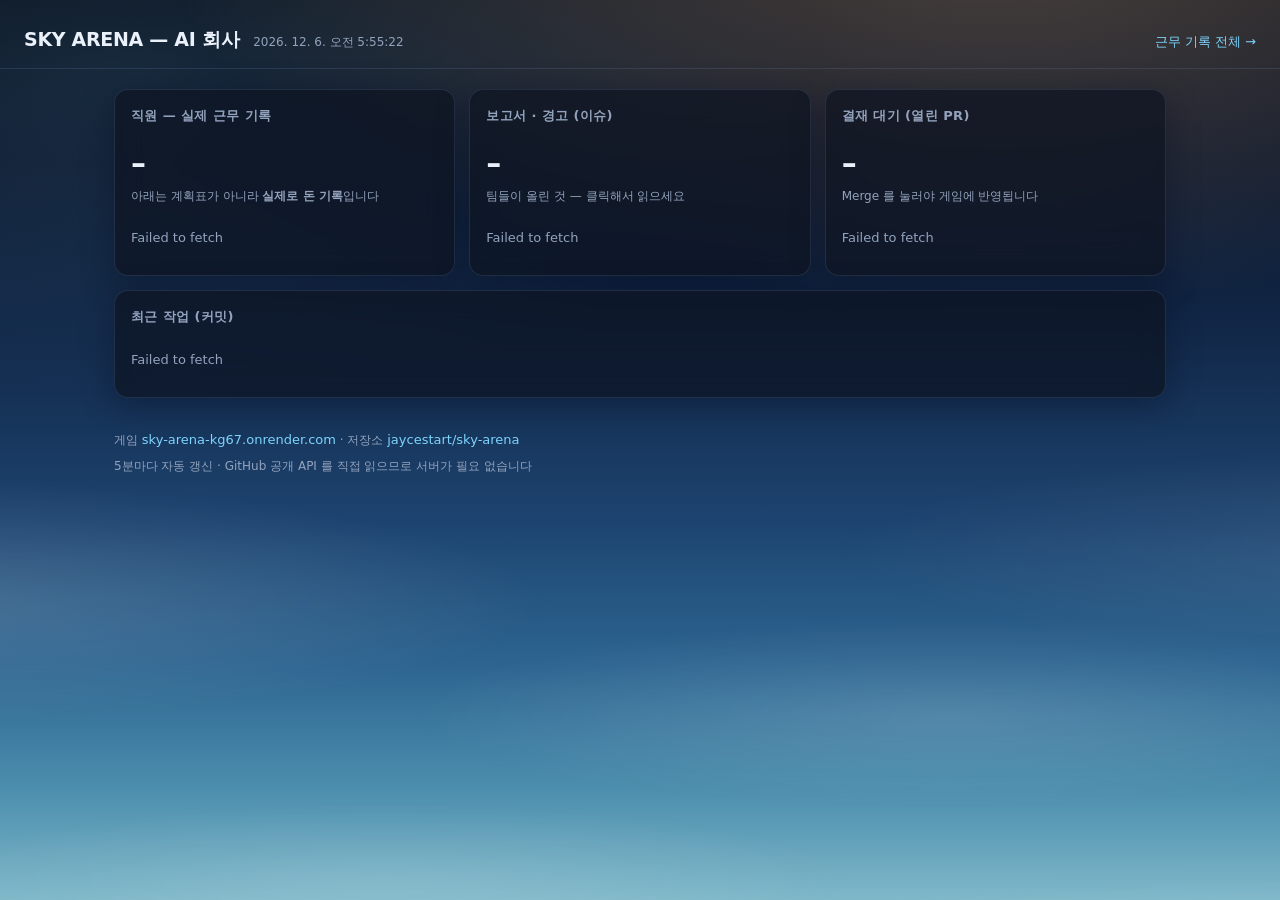
==== commit e82b0272: "정비공 배치 — 사람 결재 없이 스스로 고치고 바로 반영한다 사장님 지시: "내가 허용 안 해도 보고서만 올라와도 바로 해결해줘. 나의 개입 없이도 완전 스스로 고칠 수 있게." " ====
--- a/public/company.html
+++ b/public/company.html
@@ -144,11 +144,12 @@
 // 워크플로 이름 → 사람이 읽는 직함. 여기 없는 이름이 나와도 그대로 보여준다.
 const TITLES = {
   '검증': '검사원 3명 (문법·정합성·봇 전투)',
-  '측정원': '측정원 (매 커밋 + 매일 21:00)',
-  '버그 사냥꾼': '버그 사냥꾼 (극단 상황, 매일 21:10)',
-  '밸런스 검사원': '밸런스 검사원 (매일 21:15)',
-  '성능 감시원': '성능 감시원 (매일 21:20)',
-  '비서': '비서 (일일보고, 매일 21:40)',
+  '측정원': '측정원 (게임 상태 실측)',
+  '버그 사냥꾼': '버그 사냥꾼 (극단 상황 점검)',
+  '실력 균형 검사원': '실력 균형 검사원 (봇 등급별 전적)',
+  '정비공': '정비공 (스스로 고치고 바로 반영)',
+  '성능 감시원': '성능 감시원 (서버 부담 측정)',
+  '비서': '비서 (하루 한 번 보고서)',
   'keep-alive': null,      // 인프라 — 직원 목록에서 뺀다
   '일일보고': null,        // 철거된 옛 워크플로 잔재
 };
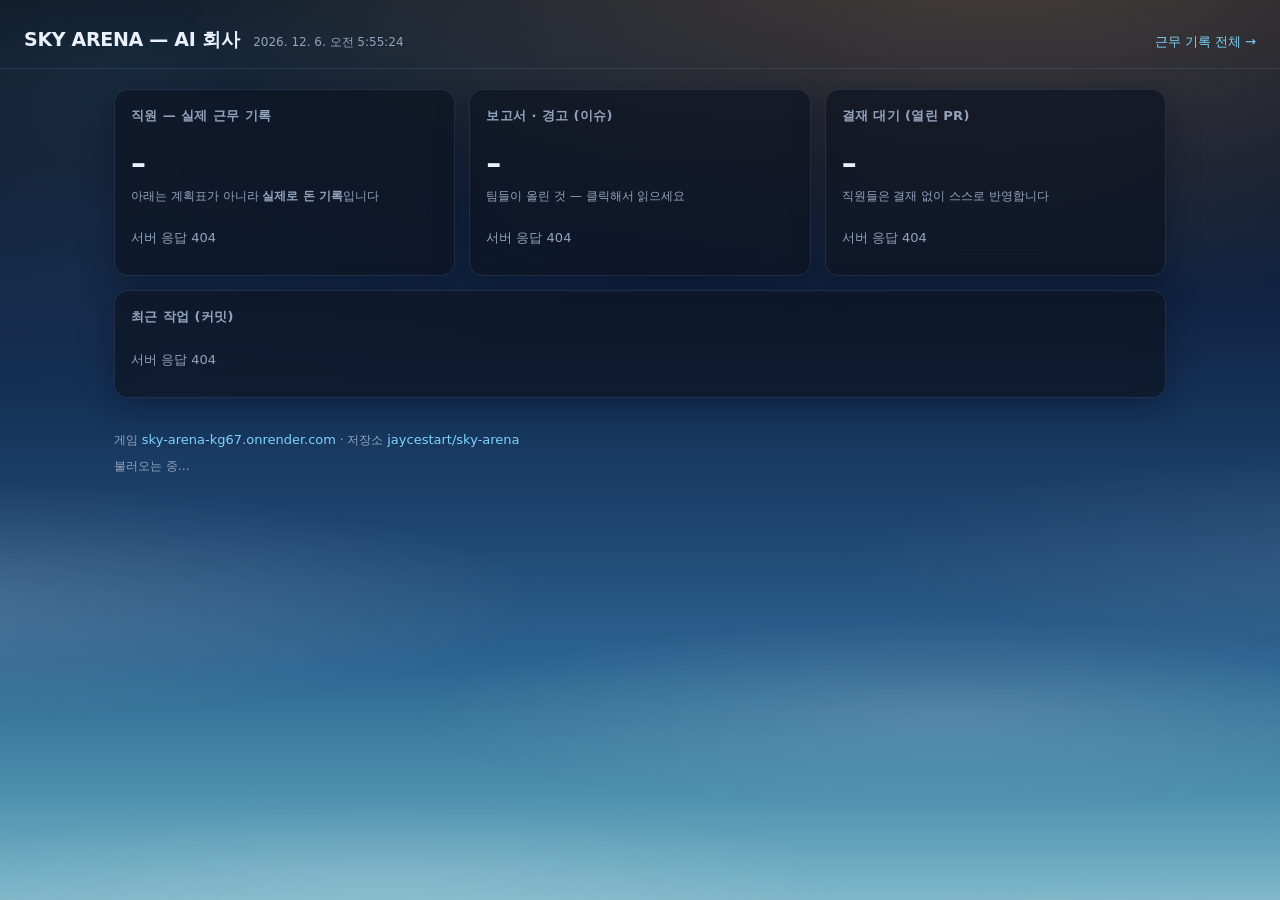
==== commit 73816725: "찌꺼기 코드 일소 + 현황판 403 수리 1) 기총 시대의 죽은 코드를 전부 걷어냈다  기총을 없앤 뒤에도 총알 관련 코드가 서버와 클라이언트에 그대로 남아 있었다. 매 틱 도는 " ====
--- a/public/company.html
+++ b/public/company.html
@@ -100,7 +100,7 @@
     <div class="card">
       <h2>결재 대기 (열린 PR)</h2>
       <div class="big" id="prCount">–</div>
-      <div class="meta">Merge 를 눌러야 게임에 반영됩니다</div>
+      <div class="meta">직원들은 결재 없이 스스로 반영합니다</div>
       <div style="margin-top:12px" id="prs"></div>
     </div>
   </div>
@@ -116,11 +116,15 @@
 <footer>
   게임 <a class="btn" href="https://sky-arena-kg67.onrender.com" target="_blank">sky-arena-kg67.onrender.com</a>
   · 저장소 <a class="btn" href="https://github.com/jaycestart/sky-arena" target="_blank">jaycestart/sky-arena</a>
-  <div style="margin-top:6px">5분마다 자동 갱신 · GitHub 공개 API 를 직접 읽으므로 서버가 필요 없습니다</div>
+  <div style="margin-top:6px" id="cacheNote">불러오는 중…</div>
 </footer>
 
 <script>
-const API = 'https://api.github.com/repos/jaycestart/sky-arena';
+// 자료는 우리 서버가 GitHub 에서 받아 10분간 들고 있는 것을 읽는다.
+// 브라우저가 GitHub 를 직접 부르면 IP 하나당 시간당 60회 제한에 걸린다 —
+// 현황판은 한 번 열 때 4회를 쓰므로 창 하나만 켜둬도 한 시간이면 바닥나고
+// 실제로 화면 전체가 "GitHub 403" 만 띄웠다. 서버가 받아 나눠주면 보는
+// 사람이 몇 명이든 시간당 24회면 끝난다.
 const el = (id) => document.getElementById(id);
 const esc = (s) => String(s).replace(/[&<>"]/g, (c) =>
   ({ '&':'&amp;', '<':'&lt;', '>':'&gt;', '"':'&quot;' }[c]));
@@ -135,78 +139,69 @@
   return `<div class="row"><div class="dot" style="background:${color}"></div>
     <div class="t">${html}${meta ? `<div class="meta">${meta}</div>` : ''}</div></div>`;
 }
-async function get(path) {
-  const r = await fetch(API + path, { headers: { Accept: 'application/vnd.github+json' } });
-  if (!r.ok) throw new Error('GitHub ' + r.status);
-  return r.json();
-}
-
-// 워크플로 이름 → 사람이 읽는 직함. 여기 없는 이름이 나와도 그대로 보여준다.
+
 const TITLES = {
   '검증': '검사원 3명 (문법·정합성·봇 전투)',
   '측정원': '측정원 (게임 상태 실측)',
   '버그 사냥꾼': '버그 사냥꾼 (극단 상황 점검)',
   '실력 균형 검사원': '실력 균형 검사원 (봇 등급별 전적)',
+  '성능 감시원': '성능 감시원 (서버 부담 측정)',
   '정비공': '정비공 (스스로 고치고 바로 반영)',
-  '성능 감시원': '성능 감시원 (서버 부담 측정)',
+  '개발자': '개발자 (코드를 새로 써서 고침)',
   '비서': '비서 (하루 한 번 보고서)',
-  'keep-alive': null,      // 인프라 — 직원 목록에서 뺀다
-  '일일보고': null,        // 철거된 옛 워크플로 잔재
 };
 
 async function load() {
   el('clock').textContent = new Date().toLocaleString('ko-KR');
-
-  // 실제 실행 기록에서 직원 목록을 만든다 (요청 1회)
+  let d;
   try {
-    const runs = (await get('/actions/runs?per_page=40')).workflow_runs || [];
-    const latest = new Map();
-    for (const r of runs) if (!latest.has(r.name)) latest.set(r.name, r);
-    const staff = [...latest.values()]
-      .filter((r) => TITLES[r.name] !== null)
-      .sort((a, b) => (b.created_at > a.created_at ? 1 : -1));
-    el('staffCount').textContent = staff.length + '팀';
-    el('staff').innerHTML = staff.length ? staff.map((r) => {
-      const c = r.status !== 'completed' ? '#fbbf24'
-              : r.conclusion === 'success' ? '#4ade80' : '#fb7185';
-      const state = r.status !== 'completed' ? '근무 중'
-                  : r.conclusion === 'success' ? '정상' : '실패';
-      return row(c, `<a href="${r.html_url}" target="_blank">${esc(TITLES[r.name] || r.name)}</a>`,
-                 `${state} · ${ago(r.created_at)}`);
-    }).join('') : '<div class="empty">아직 실행 기록이 없습니다</div>';
-  } catch (e) { el('staff').innerHTML = `<div class="empty">${esc(e.message)}</div>`; }
-
-  // 이슈 = 보고서·경고 (요청 1회)
-  try {
-    const iss = (await get('/issues?state=open&per_page=15'))
-      .filter((i) => !i.pull_request);
-    el('issueCount').textContent = iss.length;
-    el('issues').innerHTML = iss.length ? iss.map((i) => {
-      const lb = (i.labels || []).map((l) => l.name);
-      const c = lb.includes('bughunt') ? '#fb7185'
-              : lb.includes('perf') || lb.includes('balance') ? '#fbbf24' : '#4ade80';
-      return row(c, `<a href="${i.html_url}" target="_blank">${esc(i.title)}</a>`, ago(i.created_at));
-    }).join('') : '<div class="empty">열린 보고서가 없습니다. 매일 21:40 비서가 올립니다.</div>';
-  } catch (e) { el('issues').innerHTML = `<div class="empty">${esc(e.message)}</div>`; }
-
-  // 열린 PR (요청 1회)
-  try {
-    const prs = await get('/pulls?state=open&per_page=10');
-    el('prCount').textContent = prs.length;
-    el('prs').innerHTML = prs.length ? prs.map((p) =>
-      row('#7dd3fc', `<a href="${p.html_url}" target="_blank">${esc(p.title)}</a>`, ago(p.created_at)))
-      .join('') : '<div class="empty">없습니다</div>';
-  } catch (e) { el('prs').innerHTML = `<div class="empty">${esc(e.message)}</div>`; }
-
-  // 최근 커밋 (요청 1회)
-  try {
-    const cs = await get('/commits?per_page=8');
-    el('commits').innerHTML = cs.map((c) =>
-      row('#93a3bd', `<a href="${c.html_url}" target="_blank">${esc(c.commit.message.split('\n')[0])}</a>`,
-          ago(c.commit.author.date))).join('');
-  } catch (e) { el('commits').innerHTML = `<div class="empty">${esc(e.message)}</div>`; }
+    const r = await fetch('/company.json', { cache: 'no-store' });
+    if (!r.ok) throw new Error('서버 응답 ' + r.status);
+    d = await r.json();
+  } catch (e) {
+    for (const id of ['staff', 'issues', 'prs', 'commits'])
+      el(id).innerHTML = `<div class="empty">${esc(e.message)}</div>`;
+    return;
+  }
+
+  if (d.error) {
+    for (const id of ['staff', 'issues', 'prs', 'commits'])
+      el(id).innerHTML = `<div class="empty">${esc(d.error)}</div>`;
+    return;
+  }
+
+  el('staffCount').textContent = d.staff.length + '명';
+  el('staff').innerHTML = d.staff.length ? d.staff.map((r) => {
+    const c = r.status !== 'completed' ? '#fbbf24'
+            : r.conclusion === 'success' ? '#4ade80' : '#fb7185';
+    const st = r.status !== 'completed' ? '근무 중'
+             : r.conclusion === 'success' ? '정상'
+             : r.conclusion === 'cancelled' ? '취소됨' : '실패';
+    return row(c, `<a href="${r.url}" target="_blank">${esc(TITLES[r.name] || r.name)}</a>`,
+               `${st} · ${ago(r.at)}`);
+  }).join('') : '<div class="empty">아직 근무 기록이 없습니다</div>';
+
+  el('issueCount').textContent = d.issues.length;
+  el('issues').innerHTML = d.issues.length ? d.issues.map((i) => {
+    const c = i.labels.includes('bughunt') || i.labels.includes('정비불가') ? '#fb7185'
+            : i.labels.includes('perf') || i.labels.includes('balance') ? '#fbbf24' : '#4ade80';
+    return row(c, `<a href="${i.url}" target="_blank">${esc(i.title)}</a>`, ago(i.at));
+  }).join('') : '<div class="empty">열린 보고서가 없습니다</div>';
+
+  el('prCount').textContent = d.prs.length;
+  el('prs').innerHTML = d.prs.length ? d.prs.map((p) =>
+    row('#7dd3fc', `<a href="${p.url}" target="_blank">${esc(p.title)}</a>`, ago(p.at))
+  ).join('') : '<div class="empty">없습니다 — 직원들이 결재 없이 바로 반영합니다</div>';
+
+  el('commits').innerHTML = d.commits.map((c) =>
+    row('#93a3bd', `<a href="${c.url}" target="_blank">${esc(c.msg)}</a>`, ago(c.at))
+  ).join('');
+
+  const note = d.stale ? `GitHub 응답이 없어 ${d.cached}초 전 자료를 보여줍니다`
+             : d.cached ? `${Math.round(d.cached / 60)}분 전 받아둔 자료입니다` : '방금 받았습니다';
+  el('cacheNote').textContent = note;
 }
 
 load();
-setInterval(load, 300000);   // 5분 — 비로그인 API 한도(시간당 60회) 안
+setInterval(load, 120000);
 </script>
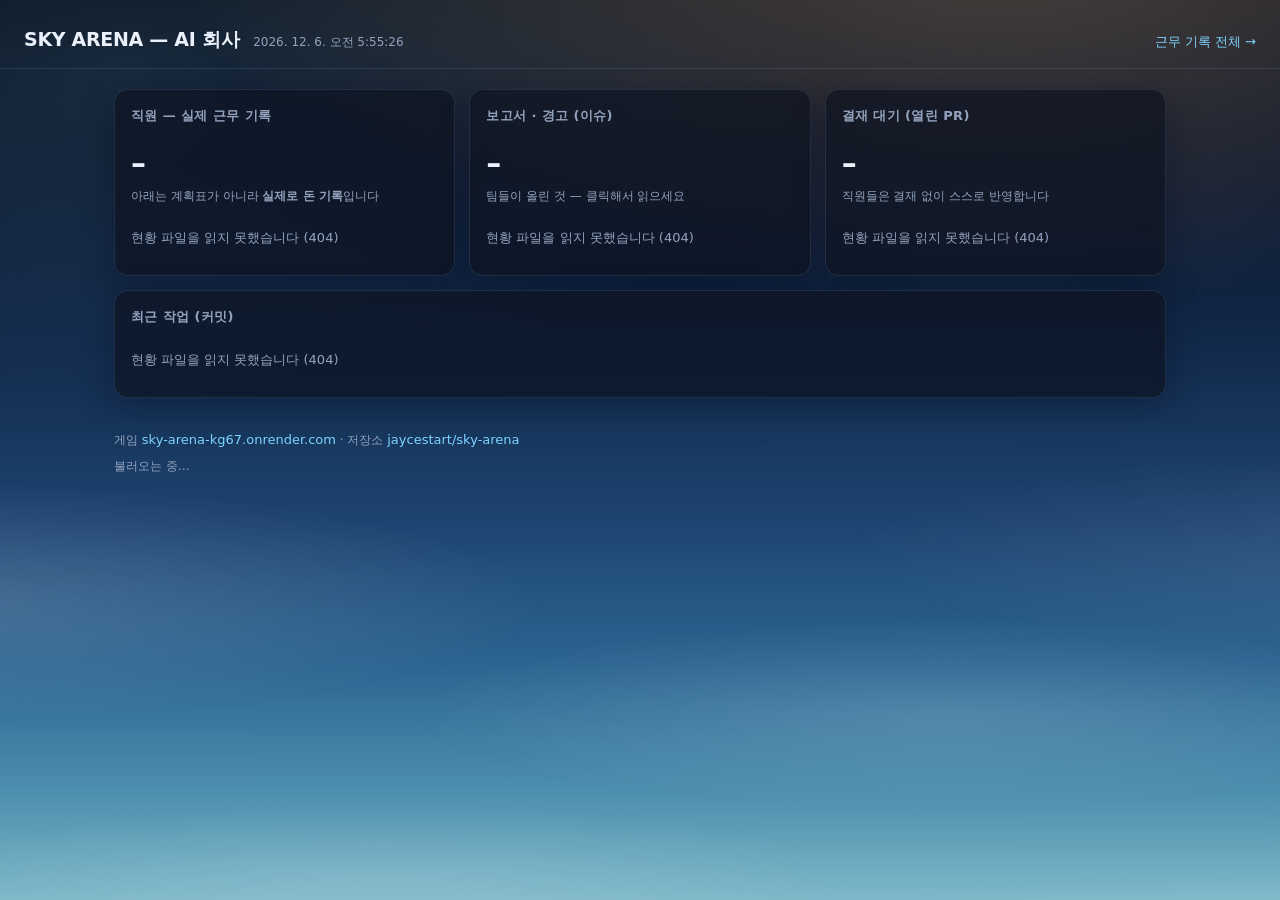
==== commit 962204e7: "현황판 403 완전 해결 — GitHub API 를 아예 부르지 않는다 두 번 실패하고 세 번째에 해결했다. 실패 기록을 남긴다.  1차: 브라우저가 GitHub API 를 직접 " ====
--- a/public/company.html
+++ b/public/company.html
@@ -120,11 +120,12 @@
 </footer>
 
 <script>
-// 자료는 우리 서버가 GitHub 에서 받아 10분간 들고 있는 것을 읽는다.
-// 브라우저가 GitHub 를 직접 부르면 IP 하나당 시간당 60회 제한에 걸린다 —
-// 현황판은 한 번 열 때 4회를 쓰므로 창 하나만 켜둬도 한 시간이면 바닥나고
-// 실제로 화면 전체가 "GitHub 403" 만 띄웠다. 서버가 받아 나눠주면 보는
-// 사람이 몇 명이든 시간당 24회면 끝난다.
+// 자료는 직원들이 근무할 때마다 저장소에 써두는 파일 하나를 읽는다.
+// GitHub API 를 부르지 않는다 — 로그인 없이 부르면 IP 당 시간당 60회가
+// 전부라 화면이 통째로 "GitHub 403" 이 됐고(사용자 화면으로 확인), 서버가
+// 대신 받게 해봤지만 Render 의 IP 는 다른 서비스와 공유돼 우리가 한 번도
+// 부르기 전에 이미 한도가 차 있었다. 정적 파일은 한도도 열쇠도 없다.
+// 대신 정보는 마지막 근무 시점 기준이고 실시간이 아니다.
 const el = (id) => document.getElementById(id);
 const esc = (s) => String(s).replace(/[&<>"]/g, (c) =>
   ({ '&':'&amp;', '<':'&lt;', '>':'&gt;', '"':'&quot;' }[c]));
@@ -155,8 +156,8 @@
   el('clock').textContent = new Date().toLocaleString('ko-KR');
   let d;
   try {
-    const r = await fetch('/company.json', { cache: 'no-store' });
-    if (!r.ok) throw new Error('서버 응답 ' + r.status);
+    const r = await fetch('/company.json?_=' + Date.now(), { cache: 'no-store' });
+    if (!r.ok) throw new Error('현황 파일을 읽지 못했습니다 (' + r.status + ')');
     d = await r.json();
   } catch (e) {
     for (const id of ['staff', 'issues', 'prs', 'commits'])
@@ -197,11 +198,11 @@
     row('#93a3bd', `<a href="${c.url}" target="_blank">${esc(c.msg)}</a>`, ago(c.at))
   ).join('');
 
-  const note = d.stale ? `GitHub 응답이 없어 ${d.cached}초 전 자료를 보여줍니다`
-             : d.cached ? `${Math.round(d.cached / 60)}분 전 받아둔 자료입니다` : '방금 받았습니다';
-  el('cacheNote').textContent = note;
+  const last = d.staff.length ? ago(d.staff[0].at) : '기록 없음';
+  el('cacheNote').textContent =
+    `마지막 근무 ${last} 기준입니다. 직원이 일할 때마다 갱신됩니다.`;
 }
 
 load();
-setInterval(load, 120000);
+setInterval(load, 120000);   // 2분
 </script>
